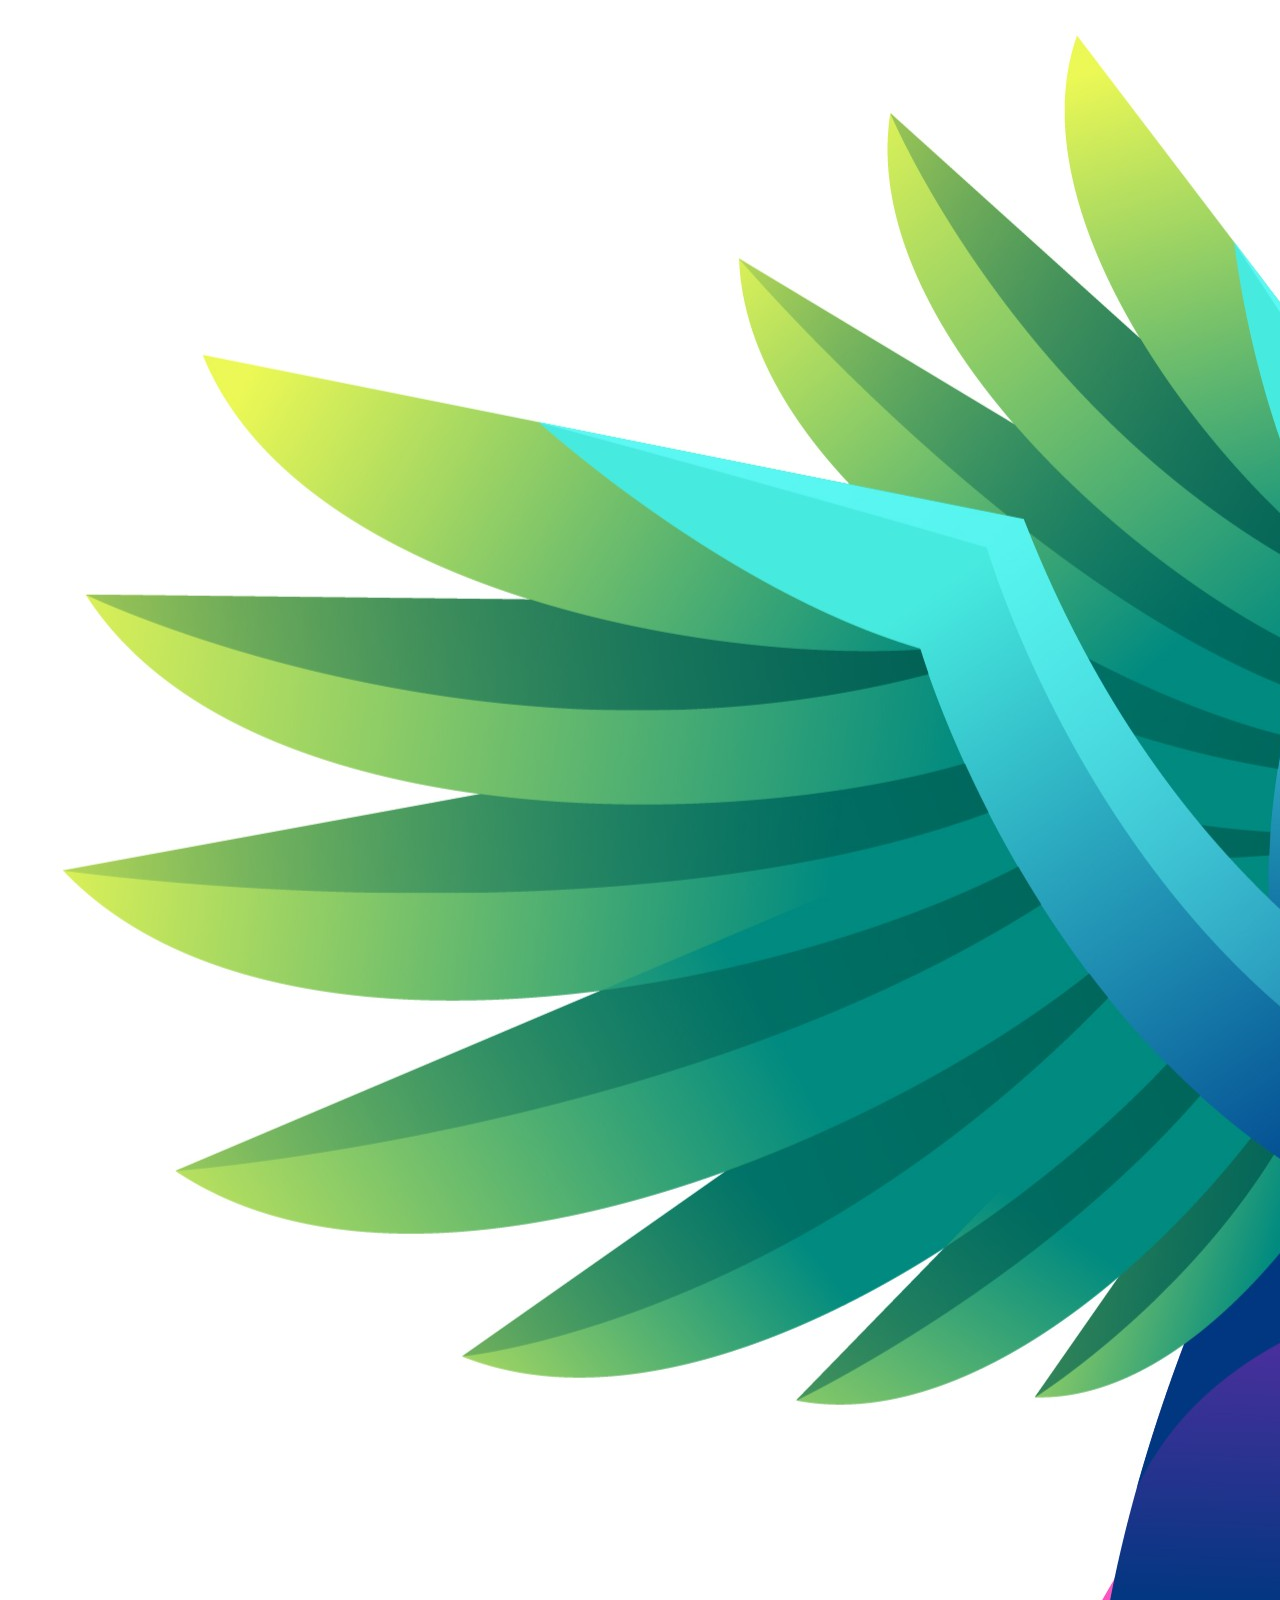
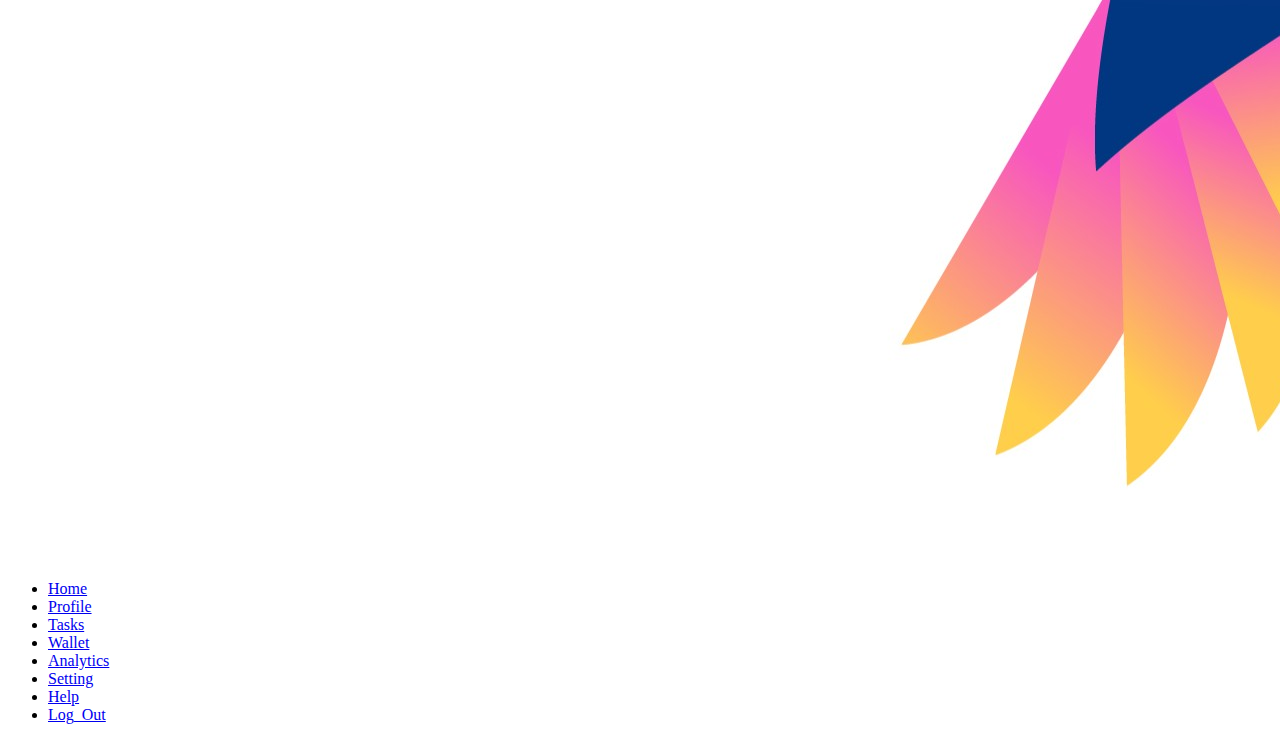
==== home/home.html @ cf7e6a9a "create side-bar with basic scss" ====
<!DOCTYPE html>
<html lang="en">

<head>
    <meta charset="UTF-8">
    <meta name="viewport" content="width=device-width, initial-scale=1.0">
    <title>Home</title>
    <link rel="stylesheet" href="Home.css">
    <link rel="stylesheet" href="https://cdnjs.cloudflare.com/ajax/libs/font-awesome/6.6.0/css/all.min.css"
        integrity="sha512-Kc323vGBEqzTmouAECnVceyQqyqdsSiqLQISBL29aUW4U/M7pSPA/gEUZQqv1cwx4OnYxTxve5UMg5GT6L4JJg=="
        crossorigin="anonymous" referrerpolicy="no-referrer" />
</head>

<body>
        <!-- <<<<<<<<<<<<<<-SIDE-BAR->>>>>>>>>>>>>>> -->
        <aside id="sideBar">
            <img src="../Deshboard-images/bird_2.jpg" alt="ugi">
            <ul class="sideBar-ul">
                <li class="sideBar-li"><a href="#"><i class="fas fa-home"></i><span>Home</span></a></li>
                <li class="sideBar-li"><a href="..//2-Profile/profile.html"><i class="fas fa-user"></i><span>Profile</span></a></li>
                <li class="sideBar-li"><a href="..//3-Task/task.html"><i class="fas fa-tasks"></i><span>Tasks</span></a></li>
                <li class="sideBar-li"><a href="#"><i class="fas fa-wallet"></i><span>Wallet</span></a></li>
                <li class="sideBar-li"><a href="#"><i class="fas fa-chart-bar"></i><span>Analytics</span></a></li>
                <li class="sideBar-li"><a href="#"><i class="fas fa-cog"></i><span>Setting</span></a></li>
                <li class="sideBar-li"><a href="#"><i class="fas fa-question-circle"></i><span>Help</span></a></li>
                <li class="sideBar-li logout"><a href="#"><i class="fas fa-sign-out-alt"></i><span>Log_Out</span></a></li>
            </ul>
        </aside>
</body>

</html>
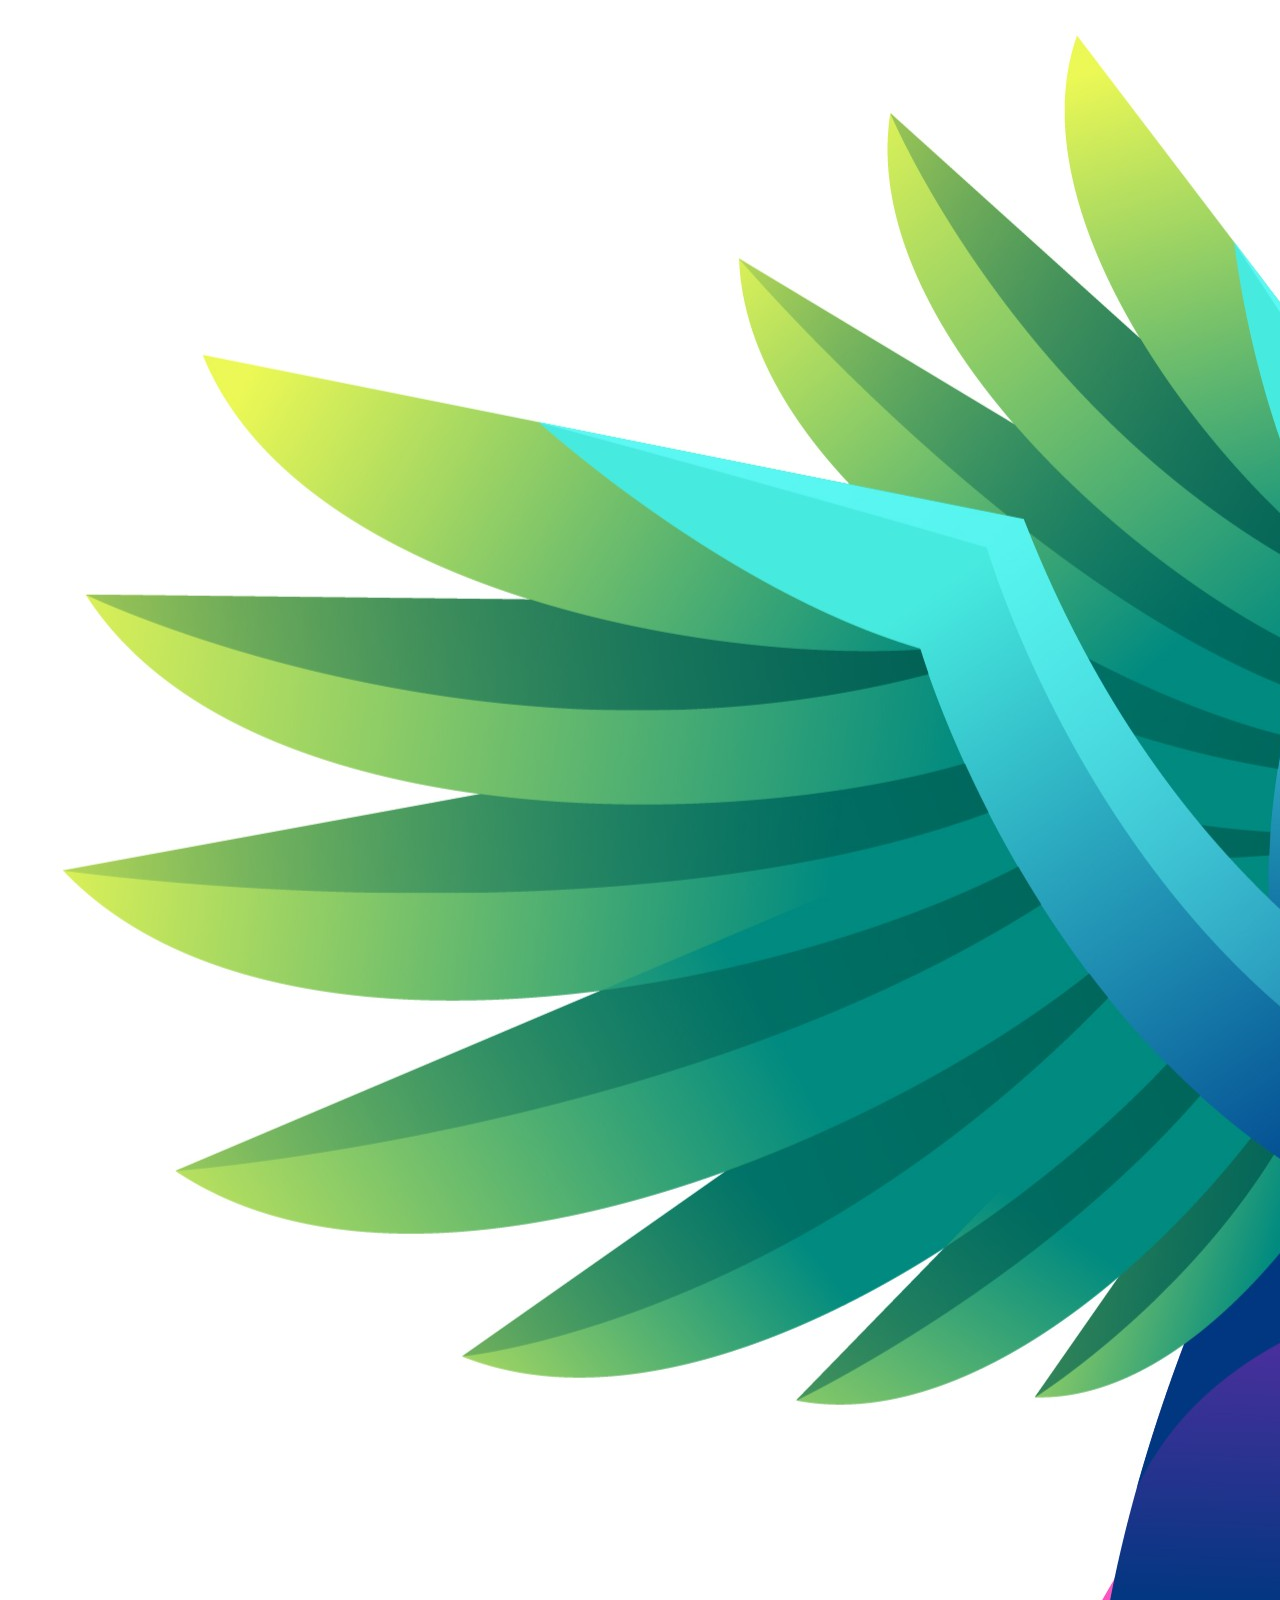
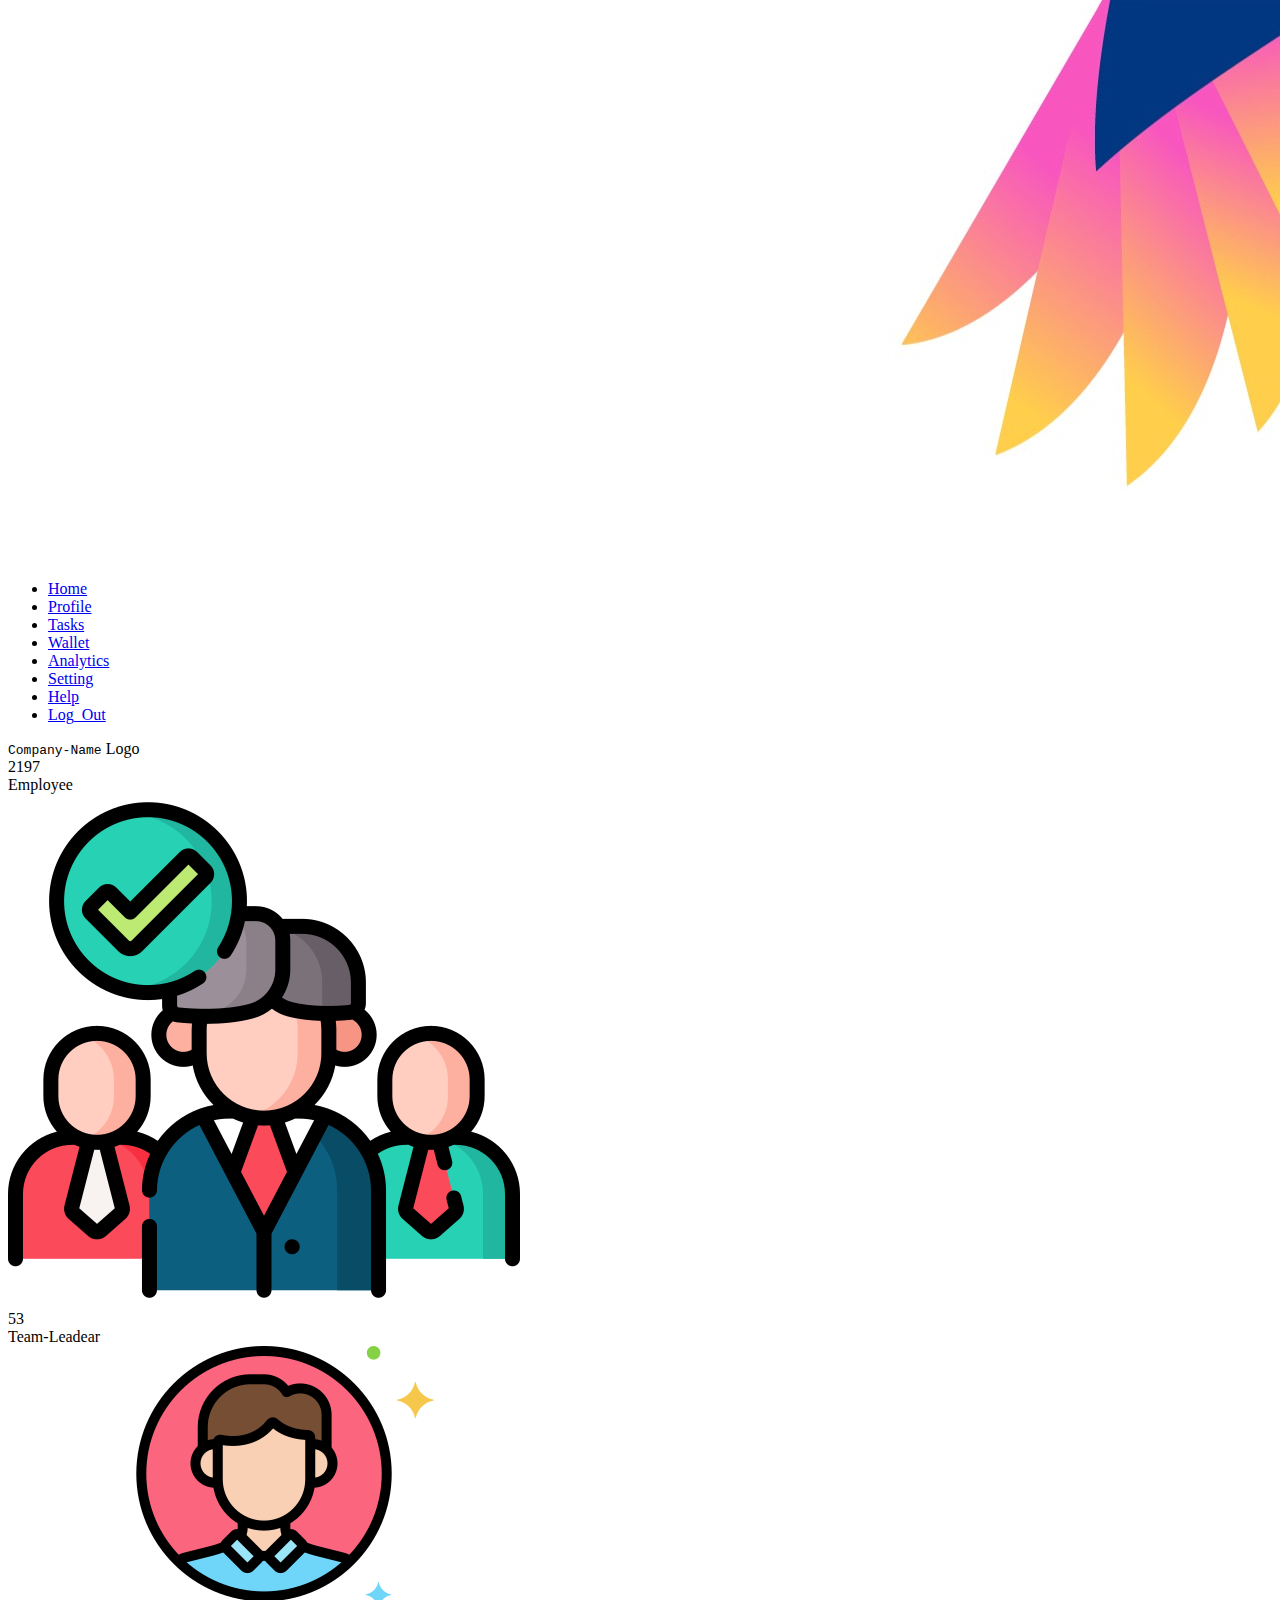
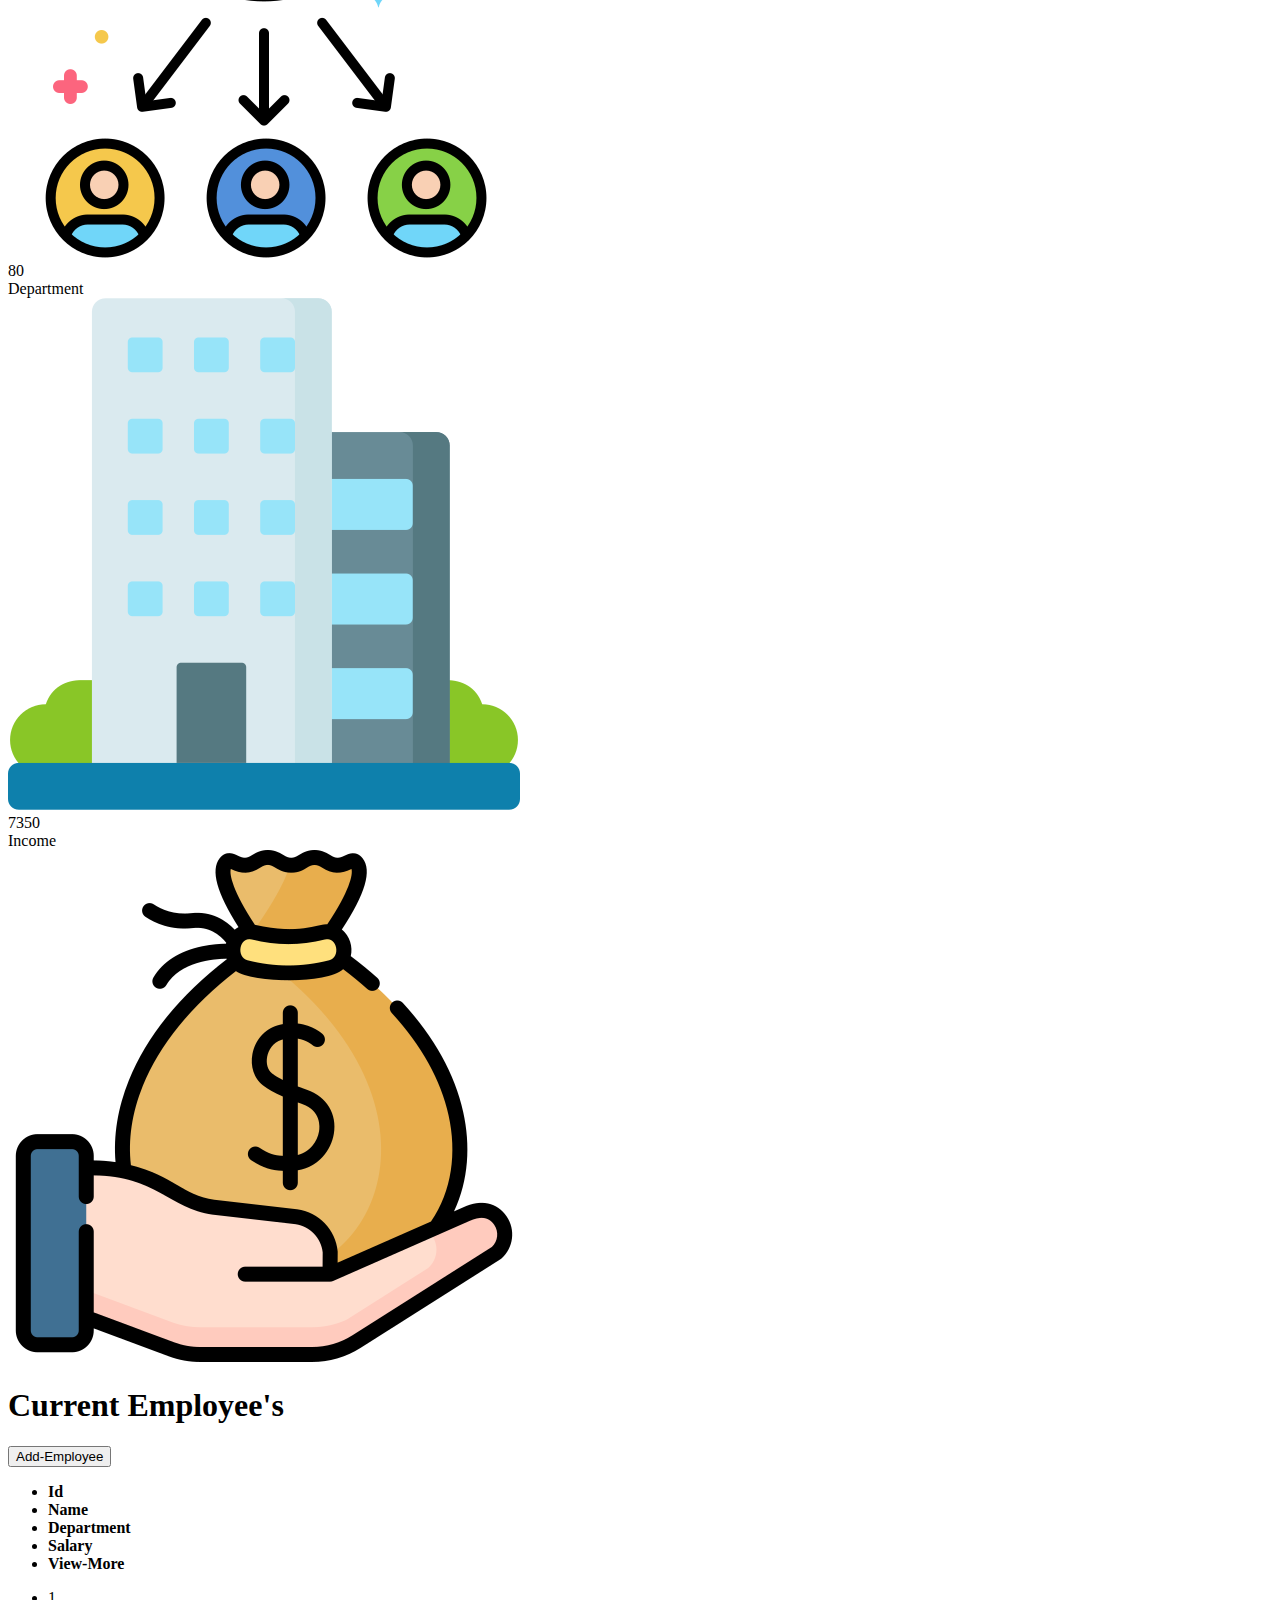
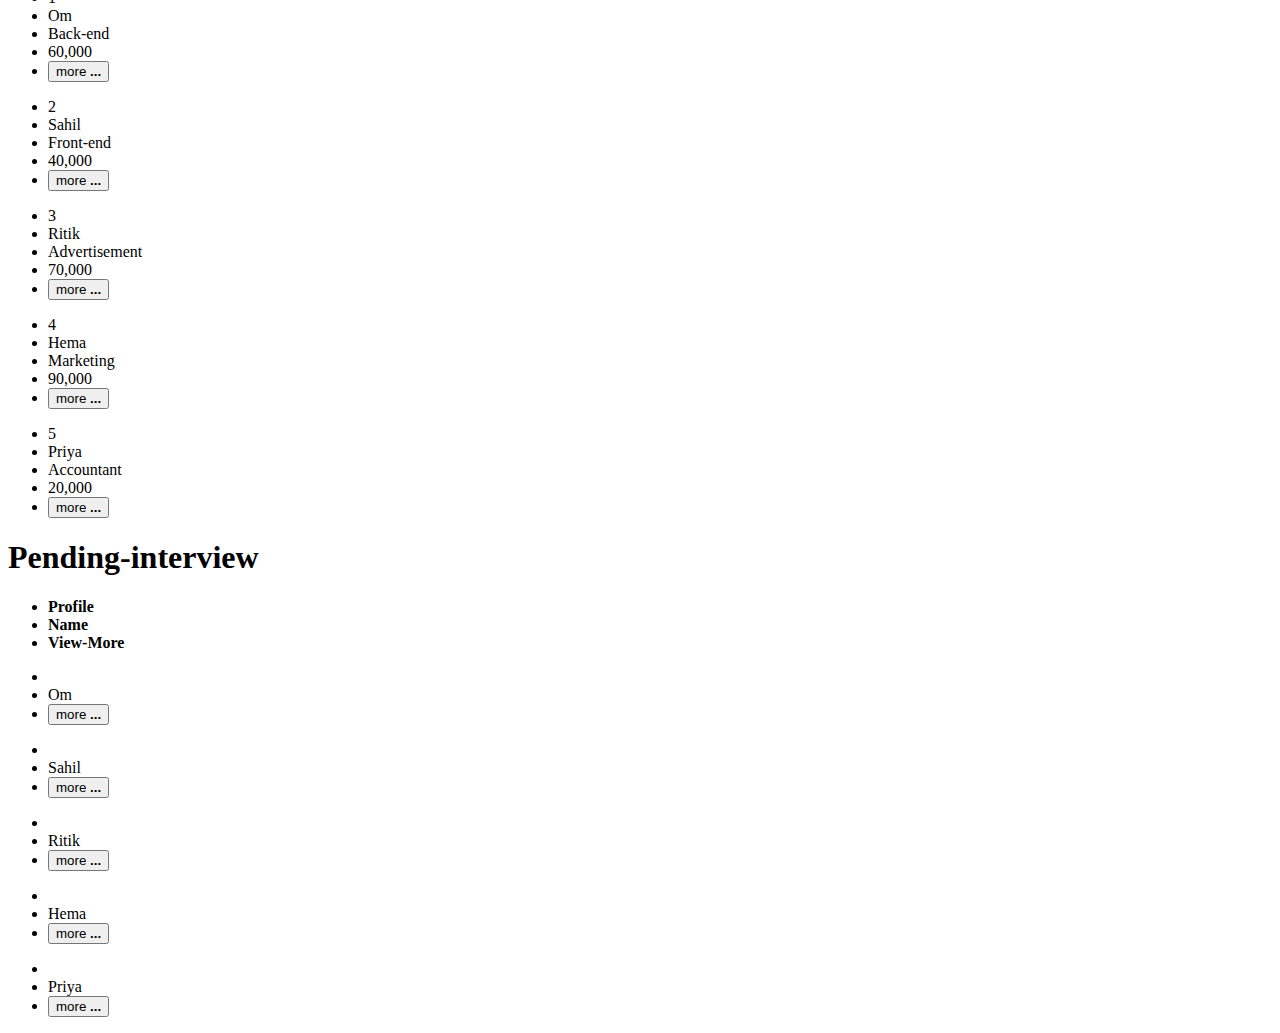
==== commit fabcc36e: "create home body with basic scss" ====
--- a/home/home.html
+++ b/home/home.html
@@ -1,31 +1,284 @@
 <!DOCTYPE html>
 <html lang="en">
-
-<head>
-    <meta charset="UTF-8">
-    <meta name="viewport" content="width=device-width, initial-scale=1.0">
-    <title>Home</title>
-    <link rel="stylesheet" href="Home.css">
-    <link rel="stylesheet" href="https://cdnjs.cloudflare.com/ajax/libs/font-awesome/6.6.0/css/all.min.css"
-        integrity="sha512-Kc323vGBEqzTmouAECnVceyQqyqdsSiqLQISBL29aUW4U/M7pSPA/gEUZQqv1cwx4OnYxTxve5UMg5GT6L4JJg=="
-        crossorigin="anonymous" referrerpolicy="no-referrer" />
-</head>
-
-<body>
-        <!-- <<<<<<<<<<<<<<-SIDE-BAR->>>>>>>>>>>>>>> -->
-        <aside id="sideBar">
-            <img src="../Deshboard-images/bird_2.jpg" alt="ugi">
-            <ul class="sideBar-ul">
-                <li class="sideBar-li"><a href="#"><i class="fas fa-home"></i><span>Home</span></a></li>
-                <li class="sideBar-li"><a href="..//2-Profile/profile.html"><i class="fas fa-user"></i><span>Profile</span></a></li>
-                <li class="sideBar-li"><a href="..//3-Task/task.html"><i class="fas fa-tasks"></i><span>Tasks</span></a></li>
-                <li class="sideBar-li"><a href="#"><i class="fas fa-wallet"></i><span>Wallet</span></a></li>
-                <li class="sideBar-li"><a href="#"><i class="fas fa-chart-bar"></i><span>Analytics</span></a></li>
-                <li class="sideBar-li"><a href="#"><i class="fas fa-cog"></i><span>Setting</span></a></li>
-                <li class="sideBar-li"><a href="#"><i class="fas fa-question-circle"></i><span>Help</span></a></li>
-                <li class="sideBar-li logout"><a href="#"><i class="fas fa-sign-out-alt"></i><span>Log_Out</span></a></li>
-            </ul>
-        </aside>
-</body>
-
-</html>+    <head>
+        <meta charset="UTF-8">
+        <meta name="viewport" content="width=device-width, initial-scale=1.0">
+        <title>Home</title>
+        <link rel="stylesheet" href="Home.css">
+        <link
+            rel="stylesheet"
+            href="https://cdnjs.cloudflare.com/ajax/libs/font-awesome/6.6.0/css/all.min.css"
+            integrity="sha512-Kc323vGBEqzTmouAECnVceyQqyqdsSiqLQISBL29aUW4U/M7pSPA/gEUZQqv1cwx4OnYxTxve5UMg5GT6L4JJg=="
+            crossorigin="anonymous"
+            referrerpolicy="no-referrer"
+        >
+    </head>
+    <body>
+        <main id="main">
+            <!-- <<<<<<<<<<<<<<-SIDE-BAR->>>>>>>>>>>>>>> -->
+            <aside id="sideBar">
+                <img src="../Deshboard-images/bird_2.jpg" alt="ugi">
+                <ul class="sideBar-ul">
+                    <li class="sideBar-li">
+                        <a href="#">
+                            <i class="fas fa-home"></i>
+                            <span>Home</span>
+                        </a>
+                    </li>
+                    <li class="sideBar-li">
+                        <a href="..//2-Profile/profile.html">
+                            <i class="fas fa-user"></i>
+                            <span>Profile</span>
+                        </a
+            >
+                    </li>
+                    <li class="sideBar-li">
+                        <a href="..//3-Task/task.html">
+                            <i class="fas fa-tasks"></i>
+                            <span>Tasks</span>
+                        </a
+            >
+                    </li>
+                    <li class="sideBar-li">
+                        <a href="#">
+                            <i class="fas fa-wallet"></i>
+                            <span>Wallet</span>
+                        </a>
+                    </li>
+                    <li class="sideBar-li">
+                        <a href="#">
+                            <i class="fas fa-chart-bar"></i>
+                            <span>Analytics</span>
+                        </a>
+                    </li>
+                    <li class="sideBar-li">
+                        <a href="#">
+                            <i class="fas fa-cog"></i>
+                            <span>Setting</span>
+                        </a>
+                    </li>
+                    <li class="sideBar-li">
+                        <a href="#">
+                            <i class="fas fa-question-circle"></i>
+                            <span>Help</span>
+                        </a
+            >
+                    </li>
+                    <li class="sideBar-li logout">
+                        <a href="#">
+                            <i class="fas fa-sign-out-alt"></i>
+                            <span>Log_Out</span>
+                        </a
+            >
+                    </li>
+                </ul>
+            </aside>
+            <!-- <<<<<<<<<<<<<<- MAIN-BODY ->>>>>>>>>>>>>>> -->
+            <article id="desh">
+                <!-- <<<<<<<<<<<<<<- COMPANY-LOGO-NAME ->>>>>>>>>>>>>>> -->
+                <header id="header">
+                    <div id="company-logo" class="logo">
+                        <samp class="name">Company-Name</samp>
+                        <span class="logo">Logo</span>
+                    </div>
+                </header>
+                <!-- <<<<<<<<<<<<<<-ABOUT-COMPANY->>>>>>>>>>>>>>> -->
+                <article id="about-corporation">
+                    <div class="employee container">
+                        <div class="right">
+                            <div class="count">2197</div>
+                            <div class="type">Employee</div>
+                        </div>
+                        <div class="logo">
+                            <img src="../Deshboard-images/employee.png" alt="">
+                        </div>
+                    </div>
+                    <div class="team-lead container">
+                        <div class="right">
+                            <div class="count">53</div>
+                            <div class="type">Team-Leadear</div>
+                        </div>
+                        <div class="logo">
+                            <img src="../Deshboard-images/leader.png" alt="">
+                        </div>
+                    </div>
+                    <div class="department container">
+                        <div class="right">
+                            <div class="count">80</div>
+                            <div class="type">Department</div>
+                        </div>
+                        <div class="logo">
+                            <img src="../Deshboard-images/office.png" alt="">
+                        </div>
+                    </div>
+                    <div class="income container">
+                        <div class="right">
+                            <div class="count">7350</div>
+                            <div class="type">Income</div>
+                        </div>
+                        <div class="logo">
+                            <img src="../Deshboard-images/salary.png" alt="">
+                        </div>
+                    </div>
+                </article>
+                <!-- <<<<<<<<<<<<<<-ABOUT-EMPLOYEE->>>>>>>>>>>>>>> -->
+                <article id="employee">
+                    <article class="employee-detail">
+                        <header class="header employee-header field">
+                            <h1>Current Employee's</h1>
+                            <button class="btn">
+                                Add-Employee
+                            </button>
+                        </header>
+                        <ul class="heading field">
+                            <li class="id">
+                                <b>Id</b>
+                            </li>
+                            <li ulclass="Name">
+                                <b>Name</b>
+                            </li>
+                            <li class="Department">
+                                <b>Department</b>
+                            </li>
+                            <li class="Salary">
+                                <b>Salary</b>
+                            </li>
+                            <li class="more">
+                                <b>View-More</b>
+                            </li>
+                        </ul>
+                        <ul class="1 field">
+                            <li class="id">1</li>
+                            <li class="name">Om</li>
+                            <li class="department">Back-end</li>
+                            <li class="salary">60,000</li>
+                            <li class="more">
+                                <button class="btn more-btn">
+                                    more
+                                    <b>...</b>
+                                </button>
+                            </li>
+                        </ul>
+                        <ul class="2 field">
+                            <li class="id">2</li>
+                            <li class="name">Sahil</li>
+                            <li class="department">Front-end</li>
+                            <li class="salary">40,000</li>
+                            <li class="more">
+                                <button class="btn more-btn">
+                                    more
+                                    <b>...</b>
+                                </button>
+                            </li>
+                        </ul>
+                        <ul class="3 field">
+                            <li class="id">3</li>
+                            <li class="name">Ritik</li>
+                            <li class="department">Advertisement</li>
+                            <li class="salary">70,000</li>
+                            <li class="more">
+                                <button class="btn more-btn">
+                                    more
+                                    <b>...</b>
+                                </button>
+                            </li>
+                        </ul>
+                        <ul class="4 field">
+                            <li class="id">4</li>
+                            <li class="name">Hema</li>
+                            <li class="department">Marketing</li>
+                            <li class="salary">
+                                90,000
+                            </div>
+                            <li class="more">
+                                <button class="btn more-btn">
+                                    more
+                                    <b>...</b>
+                                </button>
+                            </li>
+                        </ul>
+                        <ul class="5 field">
+                            <li class="id">5</li>
+                            <li class="name">Priya</li>
+                            <li class="department">Accountant</li>
+                            <li class="salary">20,000</li>
+                            <li class="more">
+                                <button class="btn more-btn">
+                                    more
+                                    <b>...</b>
+                                </button>
+                            </li>
+                        </ul>
+                    </article>
+                    <!-- <<<<<<<<<<<<<<- PANDING-INTERVIEW->>>>>>>>>>>>>>> -->
+                    <article class="pending-interview">
+                        <header class="header interview-header field">
+                            <h1>Pending-interview</h1>
+                        </header>
+                        <ul class="heading field">
+                            <li class="Profile">
+                                <b>Profile</b>
+                            </li>
+                            <li class="Name">
+                                <b>Name</b>
+                            </li>
+                            <li>
+                                <b>View-More</b>
+                            </li>
+                        </ul>
+                        <ul class="1 field">
+                            <li class="photo"></li>
+                            <li class="name">Om</li>
+                            <li>
+                                <button class="btn more-btn">
+                                    more
+                                    <b>...</b>
+                                </button>
+                            </li>
+                        </ul>
+                        <ul class="2 field">
+                            <li class="photo"></li>
+                            <li class="name">Sahil</li>
+                            <li>
+                                <button class="btn more-btn">
+                                    more
+                                    <b>...</b>
+                                </button>
+                            </li>
+                        </ul>
+                        <ul class="3 field">
+                            <li class="photo"></li>
+                            <li class="name">Ritik</li>
+                            <li>
+                                <button class="btn more-btn">
+                                    more
+                                    <b>...</b>
+                                </button>
+                            </li>
+                        </ul>
+                        <ul class="4 field">
+                            <li class="photo"></li>
+                            <li class="name">Hema</li>
+                            <li>
+                                <button class="btn more-btn">
+                                    more
+                                    <b>...</b>
+                                </button>
+                            </li>
+                        </ul>
+                        <ul class="5 field">
+                            <li class="photo"></li>
+                            <li class="name">Priya</li>
+                            <li>
+                                <button class="btn more-btn">
+                                    more
+                                    <b>...</b>
+                                </button>
+                            </li>
+                        </ul>
+                    </article>
+                </article>
+            </article>
+        </main>
+    </body>
+</html>
